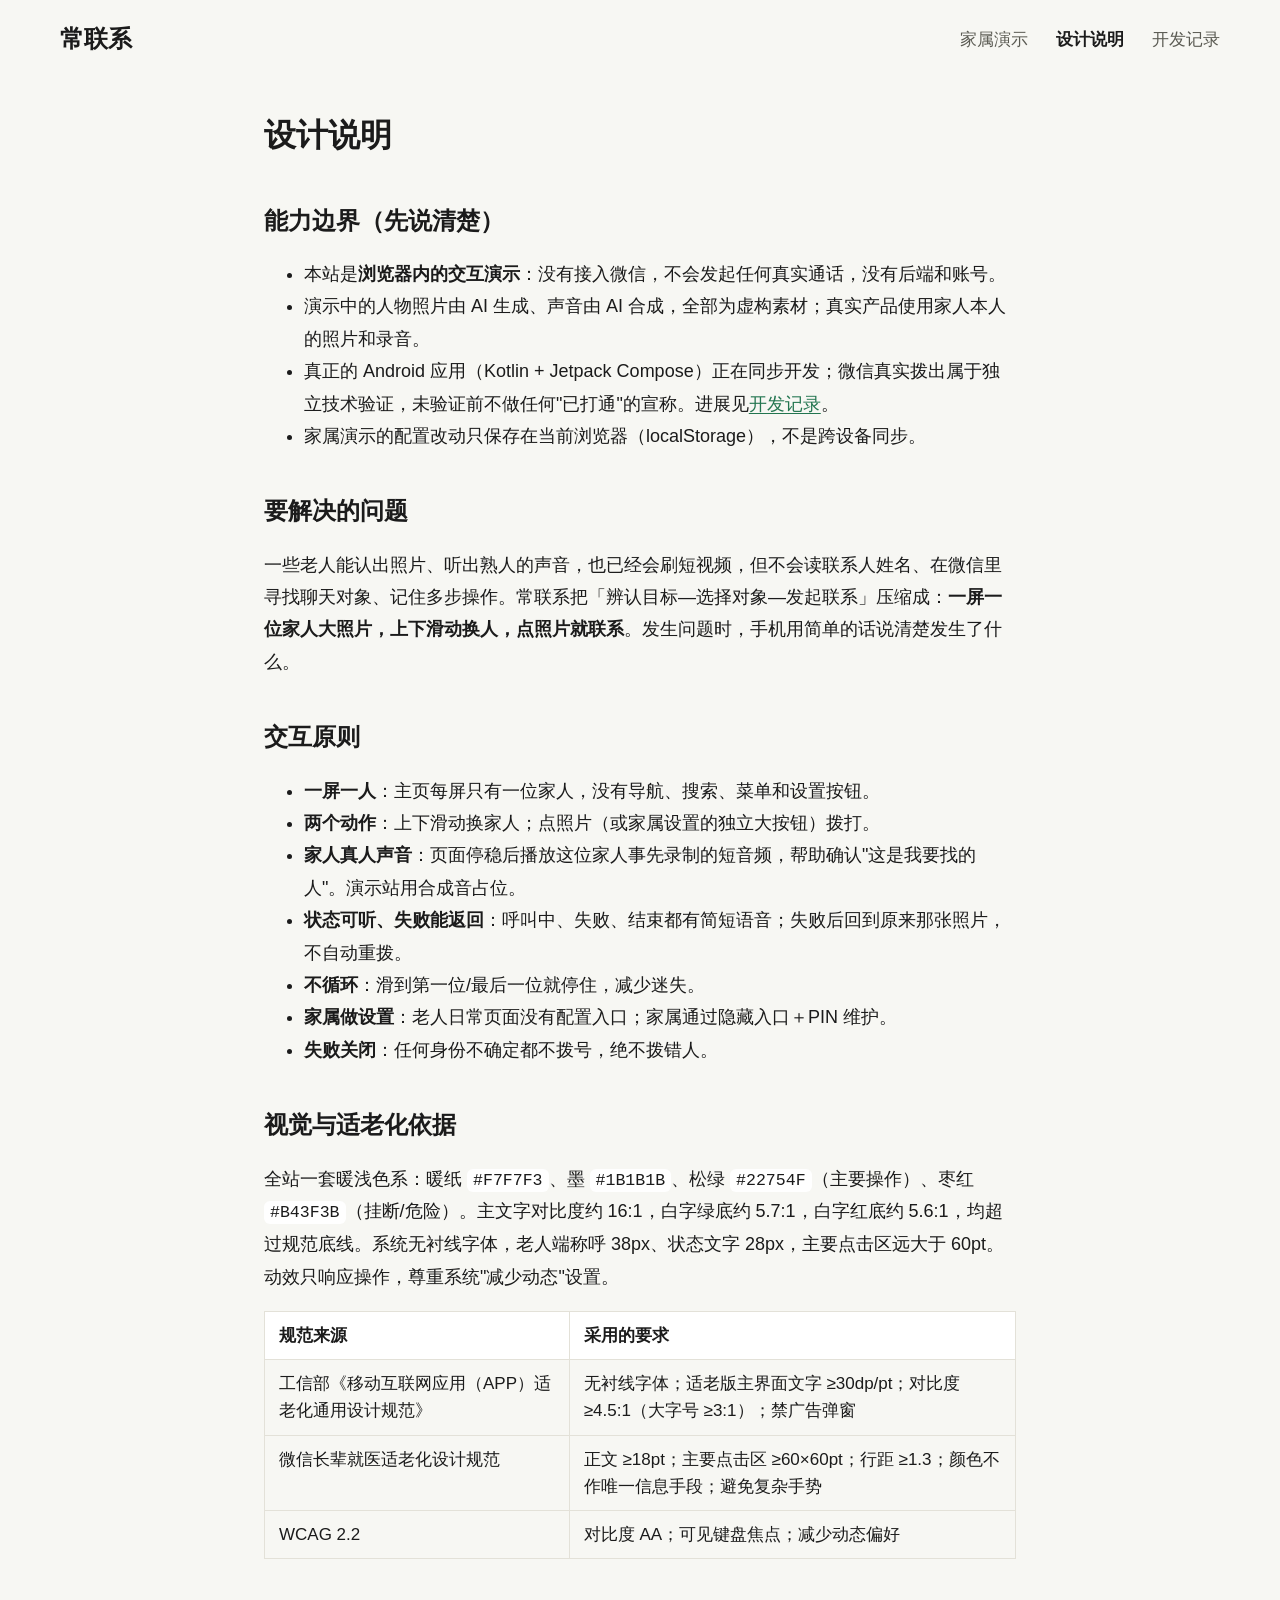
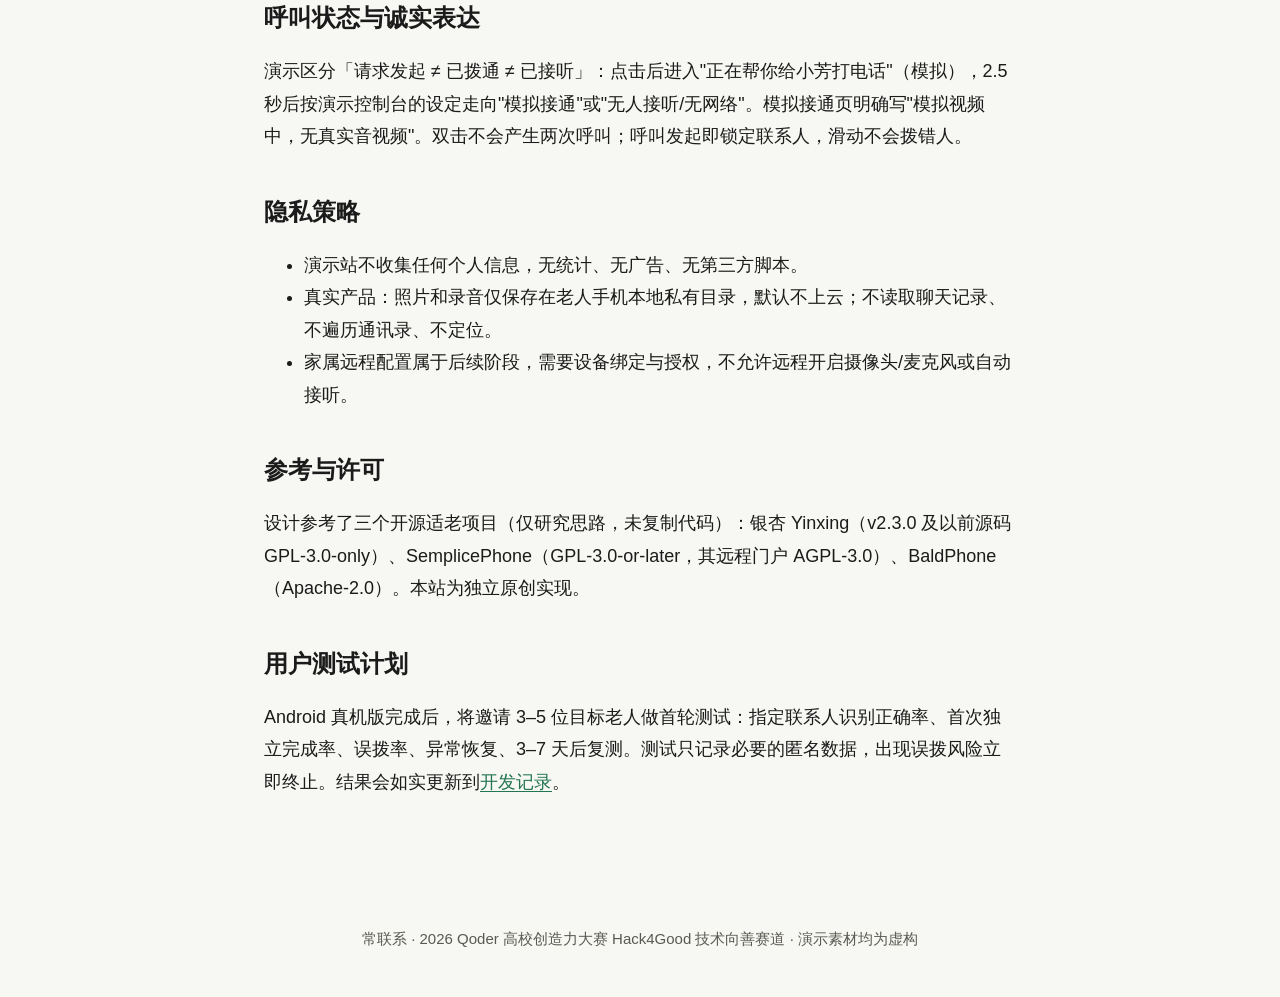
==== changlianxi-site/web/design.html @ 5428c4f7 "Initial public snapshot: 常联系 (changlianxi) elder-connect app Work-in-progress public-welfare app hel" ====
<!DOCTYPE html>
<html lang="zh-CN">
<head>
<meta charset="UTF-8">
<meta name="viewport" content="width=device-width, initial-scale=1.0">
<title>设计说明 — 常联系</title>
<meta name="description" content="常联系的交互原则、适老化规范依据、能力边界与隐私策略。">
<link rel="icon" type="image/svg+xml" href="favicon.svg">
<link rel="stylesheet" href="assets/css/site.css">
</head>
<body>
<header class="topbar">
  <a class="brand" href="index.html">常联系</a>
  <nav class="topnav" aria-label="站点导航">
    <a href="family.html">家属演示</a>
    <a href="design.html" aria-current="page">设计说明</a>
    <a href="devlog.html">开发记录</a>
  </nav>
</header>

<main class="article">
  <h1>设计说明</h1>

  <h2>能力边界（先说清楚）</h2>
  <ul>
    <li>本站是<strong>浏览器内的交互演示</strong>：没有接入微信，不会发起任何真实通话，没有后端和账号。</li>
    <li>演示中的人物照片由 AI 生成、声音由 AI 合成，全部为虚构素材；真实产品使用家人本人的照片和录音。</li>
    <li>真正的 Android 应用（Kotlin + Jetpack Compose）正在同步开发；微信真实拨出属于独立技术验证，未验证前不做任何"已打通"的宣称。进展见<a href="devlog.html">开发记录</a>。</li>
    <li>家属演示的配置改动只保存在当前浏览器（localStorage），不是跨设备同步。</li>
  </ul>

  <h2>要解决的问题</h2>
  <p>一些老人能认出照片、听出熟人的声音，也已经会刷短视频，但不会读联系人姓名、在微信里寻找聊天对象、记住多步操作。常联系把「辨认目标—选择对象—发起联系」压缩成：<strong>一屏一位家人大照片，上下滑动换人，点照片就联系</strong>。发生问题时，手机用简单的话说清楚发生了什么。</p>

  <h2>交互原则</h2>
  <ul>
    <li><strong>一屏一人</strong>：主页每屏只有一位家人，没有导航、搜索、菜单和设置按钮。</li>
    <li><strong>两个动作</strong>：上下滑动换家人；点照片（或家属设置的独立大按钮）拨打。</li>
    <li><strong>家人真人声音</strong>：页面停稳后播放这位家人事先录制的短音频，帮助确认"这是我要找的人"。演示站用合成音占位。</li>
    <li><strong>状态可听、失败能返回</strong>：呼叫中、失败、结束都有简短语音；失败后回到原来那张照片，不自动重拨。</li>
    <li><strong>不循环</strong>：滑到第一位/最后一位就停住，减少迷失。</li>
    <li><strong>家属做设置</strong>：老人日常页面没有配置入口；家属通过隐藏入口＋PIN 维护。</li>
    <li><strong>失败关闭</strong>：任何身份不确定都不拨号，绝不拨错人。</li>
  </ul>

  <h2>视觉与适老化依据</h2>
  <p>全站一套暖浅色系：暖纸 <code>#F7F7F3</code>、墨 <code>#1B1B1B</code>、松绿 <code>#22754F</code>（主要操作）、枣红 <code>#B43F3B</code>（挂断/危险）。主文字对比度约 16:1，白字绿底约 5.7:1，白字红底约 5.6:1，均超过规范底线。系统无衬线字体，老人端称呼 38px、状态文字 28px，主要点击区远大于 60pt。动效只响应操作，尊重系统"减少动态"设置。</p>
  <table>
    <tr><th>规范来源</th><th>采用的要求</th></tr>
    <tr><td>工信部《移动互联网应用（APP）适老化通用设计规范》</td><td>无衬线字体；适老版主界面文字 ≥30dp/pt；对比度 ≥4.5:1（大字号 ≥3:1）；禁广告弹窗</td></tr>
    <tr><td>微信长辈就医适老化设计规范</td><td>正文 ≥18pt；主要点击区 ≥60×60pt；行距 ≥1.3；颜色不作唯一信息手段；避免复杂手势</td></tr>
    <tr><td>WCAG 2.2</td><td>对比度 AA；可见键盘焦点；减少动态偏好</td></tr>
  </table>

  <h2>呼叫状态与诚实表达</h2>
  <p>演示区分「请求发起 ≠ 已拨通 ≠ 已接听」：点击后进入"正在帮你给小芳打电话"（模拟），2.5 秒后按演示控制台的设定走向"模拟接通"或"无人接听/无网络"。模拟接通页明确写"模拟视频中，无真实音视频"。双击不会产生两次呼叫；呼叫发起即锁定联系人，滑动不会拨错人。</p>

  <h2>隐私策略</h2>
  <ul>
    <li>演示站不收集任何个人信息，无统计、无广告、无第三方脚本。</li>
    <li>真实产品：照片和录音仅保存在老人手机本地私有目录，默认不上云；不读取聊天记录、不遍历通讯录、不定位。</li>
    <li>家属远程配置属于后续阶段，需要设备绑定与授权，不允许远程开启摄像头/麦克风或自动接听。</li>
  </ul>

  <h2>参考与许可</h2>
  <p>设计参考了三个开源适老项目（仅研究思路，未复制代码）：银杏 Yinxing（v2.3.0 及以前源码 GPL-3.0-only）、SemplicePhone（GPL-3.0-or-later，其远程门户 AGPL-3.0）、BaldPhone（Apache-2.0）。本站为独立原创实现。</p>

  <h2>用户测试计划</h2>
  <p>Android 真机版完成后，将邀请 3–5 位目标老人做首轮测试：指定联系人识别正确率、首次独立完成率、误拨率、异常恢复、3–7 天后复测。测试只记录必要的匿名数据，出现误拨风险立即终止。结果会如实更新到<a href="devlog.html">开发记录</a>。</p>
</main>

<footer class="footer"><p>常联系 · 2026 Qoder 高校创造力大赛 Hack4Good 技术向善赛道 · 演示素材均为虚构</p></footer>
</body>
</html>
---- changlianxi-site/web/assets/css/site.css ----
/* 常联系 Sites 演示 · Token 与全站样式（设计文档 v0.1 第 4 节） */
:root {
  --site-bg: #F7F7F3;
  --site-fg: #1B1B1B;
  --site-accent: #22754F;
  --site-on-accent: #FFFFFF;
  --site-surface: #FFFFFF;
  --site-muted: #5A5A52;
  --site-border: #E3E1D8;
  --site-font: "PingFang SC", "Microsoft YaHei", "Noto Sans CJK SC", "Source Han Sans SC", sans-serif;
  --site-radius: 12px;
  --site-space: 1;
  --site-type: 1;
  --site-motion: 1;
  --danger: #B43F3B;
  --dur: calc(180ms * var(--site-motion, 1));
}

* { box-sizing: border-box; }
html { -webkit-text-size-adjust: 100%; }
body {
  margin: 0;
  background: var(--site-bg);
  color: var(--site-fg);
  font-family: var(--site-font);
  font-size: 18px;
  line-height: 1.6;
}
img { display: block; max-width: 100%; }
a { color: var(--site-accent); text-decoration-thickness: 1px; text-underline-offset: 3px; }
button { font-family: inherit; cursor: pointer; }
:focus-visible { outline: 2px solid var(--site-accent); outline-offset: 3px; }

.topbar {
  display: flex; align-items: center; justify-content: space-between;
  padding: calc(20px * var(--site-space)) calc(40px * var(--site-space));
  max-width: 1240px; margin: 0 auto;
}
.brand { font-size: 24px; font-weight: 700; color: var(--site-fg); text-decoration: none; }
.topnav { display: flex; gap: 28px; }
.topnav a { color: var(--site-muted); text-decoration: none; font-size: 17px; }
.topnav a:hover { color: var(--site-fg); }
.topnav a[aria-current="page"] { color: var(--site-fg); font-weight: 600; }

/* 首屏：左文案右演示 */
.hero {
  display: grid; grid-template-columns: minmax(320px, 1fr) auto;
  gap: calc(48px * var(--site-space));
  max-width: 1240px; margin: 0 auto;
  padding: calc(24px * var(--site-space)) calc(40px * var(--site-space)) calc(64px * var(--site-space));
  align-items: center;
}
.display {
  font-size: calc(52px * var(--site-type));
  line-height: 1.22; font-weight: 700;
  margin: 0 0 26px; letter-spacing: 0.01em;
}
.lede { font-size: 20px; line-height: 1.7; margin: 0 0 16px; }
.demo-note { color: var(--site-muted); font-size: 16px; margin: 0 0 32px; }
.howto { margin: 0 0 24px; }
.howto p { font-weight: 600; margin: 0 0 8px; }
.howto ol { margin: 0; padding-left: 1.4em; line-height: 1.9; }
.audio-status { color: var(--site-muted); font-size: 16px; min-height: 1.5em; }

.btn {
  display: inline-flex; align-items: center; justify-content: center;
  min-height: 52px; padding: 12px 28px;
  font-size: 20px; font-weight: 600;
  border-radius: var(--site-radius); border: 2px solid transparent;
  transition: background var(--dur), color var(--dur);
}
.btn-primary { background: var(--site-accent); color: var(--site-on-accent); }
.btn-primary:hover { background: #1B5E3F; }
.btn-outline { background: transparent; color: var(--site-fg); border-color: var(--site-border); }
.btn-outline:hover { border-color: var(--site-fg); }
.btn-danger { background: var(--danger); color: #fff; }
.btn-small { min-height: 44px; padding: 8px 16px; font-size: 17px; font-weight: 500; }

/* 手机模拟器 */
.hero-demo { display: flex; flex-direction: column; gap: 20px; align-items: center; }
.phone-root { display: flex; justify-content: center; }
.phone {
  height: min(844px, calc(100vh - 170px)); aspect-ratio: 390 / 844; width: auto; max-width: 92vw;
  border: 1px solid var(--site-border); border-radius: 40px;
  background: var(--site-surface);
  box-shadow:
    0 2px 6px rgba(27, 27, 27, 0.06),
    0 14px 34px rgba(27, 27, 27, 0.10),
    0 36px 80px rgba(27, 27, 27, 0.14);
  overflow: hidden; position: relative;
}
.phone-wrap { position: relative; }
.swipe-hint {
  position: absolute; left: -84px; top: 50%; transform: translateY(-50%);
  display: flex; flex-direction: column; align-items: center; gap: 10px;
  width: 64px; color: var(--site-muted); pointer-events: none;
}
.hint-chev { display: block; }
.hint-up { animation: hint-up 2.4s ease-in-out infinite; }
.hint-down { animation: hint-down 2.4s ease-in-out infinite; }
.hint-rail {
  position: relative; width: 2px; height: 44px;
  background: rgba(27, 27, 27, 0.14); border-radius: 2px;
}
.hint-rail i {
  position: absolute; left: -2px; top: 0; width: 6px; height: 6px;
  border-radius: 50%; background: var(--site-accent);
  animation: hint-dot 2.4s ease-in-out infinite;
}
.swipe-hint span { font-size: 14px; font-weight: 500; letter-spacing: 2px; white-space: nowrap; }
@keyframes hint-dot { 0%, 100% { top: 0; } 50% { top: calc(100% - 6px); } }
@keyframes hint-up { 0%, 100% { opacity: 1; transform: translateY(-2px); } 50% { opacity: 0.35; transform: none; } }
@keyframes hint-down { 0%, 100% { opacity: 0.35; transform: none; } 50% { opacity: 1; transform: translateY(2px); } }
.phone-screen { position: absolute; inset: 0; display: flex; flex-direction: column; background: var(--site-bg); }
.phone-statusbar {
  position: relative; z-index: 10; background: var(--site-bg);
  display: flex; align-items: center; justify-content: space-between;
  padding: 14px 20px 10px; font-size: 15px; color: var(--site-muted);
  flex: 0 0 auto;
}
.demo-badge {
  background: var(--site-fg); color: var(--site-bg);
  font-size: 14px; padding: 2px 10px; border-radius: 6px; font-weight: 500;
}
.pager-viewport { position: relative; flex: 1 1 auto; overflow: hidden; touch-action: none; overscroll-behavior: contain; user-select: none; -webkit-user-select: none; cursor: grab; outline-offset: -3px; }
.pager-viewport:active { cursor: grabbing; }
.pager-track { height: 100%; will-change: transform; transition: transform calc(340ms * var(--site-motion, 1)) cubic-bezier(0.22, 1, 0.36, 1); }
.pager-track.dragging { transition: none; }
.page { position: relative; height: 100%; overflow: hidden; }
.page img { width: 100%; height: 100%; object-fit: cover; user-select: none; -webkit-user-drag: none; pointer-events: none; }
.page-caption {
  position: absolute; left: 0; right: 0; bottom: 0;
  padding: 18px 24px 26px;
  background: rgba(247, 247, 243, 0.94);
  text-align: center;
}
.page-name { font-size: 38px; font-weight: 600; line-height: 1.2; }
.page-hint { display: flex; align-items: center; justify-content: center; gap: 8px; margin-top: 8px; color: var(--site-muted); font-size: 19px; }
.page-hint svg { width: 22px; height: 22px; }
.page.tappable { cursor: pointer; }

.big-call {
  flex: 0 0 auto; margin: 16px; min-height: 96px;
  font-size: 30px; font-weight: 700;
  background: var(--site-accent); color: var(--site-on-accent);
  border: none; border-radius: var(--site-radius);
}
.audio-hint {
  position: absolute; left: 16px; right: 16px; bottom: 16px;
  background: var(--site-fg); color: var(--site-bg);
  font-size: 19px; text-align: center;
  padding: 14px; border-radius: var(--site-radius); border: none;
}

/* 呼叫 / 来电 / 异常覆盖层 */
.overlay { position: absolute; inset: 0; display: flex; flex-direction: column; background: var(--site-bg); z-index: 5; }
.overlay-photo { position: relative; flex: 1 1 auto; overflow: hidden; }
.overlay-photo img { width: 100%; height: 100%; object-fit: cover; }
.overlay-status {
  padding: 26px 24px; text-align: center;
  background: rgba(247, 247, 243, 0.96);
}
.overlay-title { font-size: 28px; font-weight: 600; line-height: 1.35; }
.overlay-sub { color: var(--site-muted); font-size: 18px; margin-top: 8px; }
.overlay-actions { display: flex; gap: 16px; padding: 0 24px 28px; background: rgba(247,247,243,0.96); }
.overlay-actions .btn { flex: 1; }
.overlay-hangup {
  flex: 0 0 auto; min-height: 104px; border: none;
  background: var(--danger); color: #fff; font-size: 30px; font-weight: 700;
}
.incoming-answer-hint { color: var(--site-accent); font-weight: 600; }
.overlay-demo { padding: 0 24px 14px; background: rgba(247,247,243,0.96); }
.overlay-demo-label { font-size: 14px; color: var(--site-muted); text-align: center; margin-bottom: 8px; }
.overlay-demo-row { display: flex; gap: 12px; margin-bottom: 12px; }
.overlay-demo-row .btn { flex: 1; }
.overlay-demo-wide { width: 100%; }

/* 演示控制台 */
.console {
  width: 390px; max-width: 92vw;
  border: 1px dashed var(--site-border); border-radius: var(--site-radius);
  padding: 16px 20px; font-size: 16px; color: var(--site-muted);
}
.console-title { margin: 0 0 12px; font-weight: 600; color: var(--site-fg); }
.console-title small { font-weight: 400; margin-left: 6px; }
.console-note { margin: 0 0 12px; font-size: 14px; line-height: 1.5; color: var(--site-muted); }
.console-group { display: flex; flex-wrap: wrap; gap: 10px 18px; margin: 0 0 12px; border: none; padding: 0; align-items: center; }
.console-group:last-child { margin-bottom: 0; }
.console-group legend { font-weight: 600; color: var(--site-fg); padding: 0 0 6px; }
.console-group label { display: inline-flex; align-items: center; gap: 6px; min-height: 36px; }
.console-group input[type="radio"] { width: 18px; height: 18px; accent-color: var(--site-accent); }

/* 内容区 */
.section { max-width: 1240px; margin: 0 auto; padding: calc(40px * var(--site-space)) calc(40px * var(--site-space)); }
.section h2 { font-size: calc(30px * var(--site-type)); font-weight: 700; margin: 0 0 24px; }
.why-grid { display: grid; grid-template-columns: repeat(3, 1fr); gap: 32px; }
.why-line { font-size: 24px; font-weight: 600; line-height: 1.6; margin: 0; }
.section-note { color: var(--site-muted); max-width: 46em; }
.plain-list { padding-left: 1.3em; max-width: 46em; }
.plain-list li { margin-bottom: 12px; }
.footer { padding: 32px 40px; text-align: center; color: var(--site-muted); font-size: 15px; }

/* 内容页 */
.article { max-width: 800px; margin: 0 auto; padding: calc(32px * var(--site-space)) 24px calc(64px * var(--site-space)); }
.article h1 { font-size: calc(32px * var(--site-type)); margin: 0 0 24px; }
.article h2 { font-size: 24px; margin: 40px 0 16px; }
.article p, .article li { line-height: 1.8; }
.article table { border-collapse: collapse; width: 100%; font-size: 17px; }
.article th, .article td { border: 1px solid var(--site-border); padding: 10px 14px; text-align: left; vertical-align: top; }
.article th { background: var(--site-surface); }
.article code { background: var(--site-surface); padding: 2px 6px; border-radius: 6px; font-size: 0.92em; }
.log-entry { border-left: 3px solid var(--site-border); padding: 4px 0 4px 20px; margin-bottom: 28px; }
.log-date { color: var(--site-muted); font-size: 16px; }
.log-entry h3 { margin: 4px 0 8px; font-size: 21px; }
.log-entry p { margin: 6px 0; }
.tag { display: inline-block; font-size: 14px; padding: 1px 10px; border-radius: 6px; background: var(--site-surface); border: 1px solid var(--site-border); color: var(--site-muted); }

/* 家属演示页 */
.family-layout { display: grid; grid-template-columns: minmax(360px, 1fr) auto; gap: calc(40px * var(--site-space)); max-width: 1240px; margin: 0 auto; padding: calc(24px * var(--site-space)) calc(40px * var(--site-space)) calc(64px * var(--site-space)); align-items: start; }
.family-panel h1 { font-size: calc(30px * var(--site-type)); margin: 0 0 8px; }
.family-panel .lede-small { color: var(--site-muted); margin: 0 0 24px; font-size: 17px; }
.contact-card { background: var(--site-surface); border: 1px solid var(--site-border); border-radius: var(--site-radius); padding: 20px; margin-bottom: 20px; }
.contact-head { display: flex; gap: 16px; align-items: center; }
.contact-thumb { width: 72px; height: 96px; object-fit: cover; border-radius: 8px; }
.contact-name-input { font-size: 22px; font-weight: 600; padding: 8px 12px; border: 1px solid var(--site-border); border-radius: 8px; flex: 1 1 auto; min-width: 0; width: 100%; font-family: inherit; background: var(--site-bg); color: var(--site-fg); }
.contact-controls { display: flex; flex-wrap: wrap; gap: 10px; margin-top: 16px; align-items: center; }
.contact-controls label { display: inline-flex; align-items: center; gap: 6px; font-size: 17px; min-height: 44px; }
.contact-controls input[type="radio"] { width: 20px; height: 20px; accent-color: var(--site-accent); }
.photo-picker { display: flex; gap: 10px; margin-top: 12px; }
.photo-option { border: 2px solid transparent; border-radius: 8px; padding: 0; background: none; width: 56px; height: 74px; overflow: hidden; }
.photo-option img { width: 100%; height: 100%; object-fit: cover; }
.photo-option[aria-pressed="true"] { border-color: var(--site-accent); }
.family-actions { display: flex; gap: 16px; margin: 24px 0 16px; }
.family-note { color: var(--site-muted); font-size: 16px; max-width: 40em; }
.preview-title { text-align: center; color: var(--site-muted); font-size: 16px; margin-bottom: 12px; }

/* 家属页：删除按钮、换人禁用态、添加家人 */
.contact-delete { flex: 0 0 auto; }
.photo-option:disabled { opacity: 0.32; cursor: not-allowed; filter: grayscale(0.6); }
.add-title { font-size: 22px; font-weight: 700; margin: 28px 0 6px; }
.add-hint { color: var(--site-muted); font-size: 16px; margin: 0 0 16px; max-width: 40em; }
.add-grid { display: grid; grid-template-columns: repeat(auto-fill, minmax(132px, 1fr)); gap: 16px; }
.add-card { display: flex; flex-direction: column; gap: 10px; background: var(--site-surface); border: 1px solid var(--site-border); border-radius: var(--site-radius); padding: 12px; }
.add-card img { width: 100%; aspect-ratio: 2 / 3; object-fit: cover; border-radius: 8px; }
.add-meta { display: flex; flex-direction: column; gap: 2px; }
.add-meta strong { font-size: 19px; font-weight: 600; }
.add-meta span { font-size: 14px; color: var(--site-muted); }
.add-card .btn { width: 100%; }
.add-empty { color: var(--site-muted); font-size: 16px; max-width: 40em; }

@media (max-width: 1023px) {
  .hero, .family-layout { grid-template-columns: 1fr; padding-left: 20px; padding-right: 20px; }
  .hero-copy { max-width: 40em; }
  .howto { display: none; }
  .demo-note { margin-bottom: 20px; }
  .display { font-size: calc(34px * var(--site-type)); margin-bottom: 16px; }
  .why-grid { grid-template-columns: 1fr; gap: 20px; }
  .why-line { font-size: 22px; }
  .hero-demo { align-items: stretch; }
  .swipe-hint {
    position: static; transform: none; flex-direction: row; justify-content: center;
    width: auto; gap: 12px; margin: 0 auto 14px;
  }
  .hint-rail { display: none; }
  .swipe-hint span { font-size: 15px; }
  .phone-root { order: -1; }
  .phone { width: min(100%, 420px); max-width: 420px; height: auto; margin: 0 auto; }
  .console { width: 100%; max-width: 420px; margin: 0 auto; }
  .topbar { padding: 16px 20px; }
  .topnav { gap: 18px; }
  .section { padding-left: 20px; padding-right: 20px; }
}

@media (prefers-reduced-motion: reduce) {
  .pager-track, .btn { transition: none; }
  .hint-up, .hint-down, .hint-rail i { animation: none; }
}
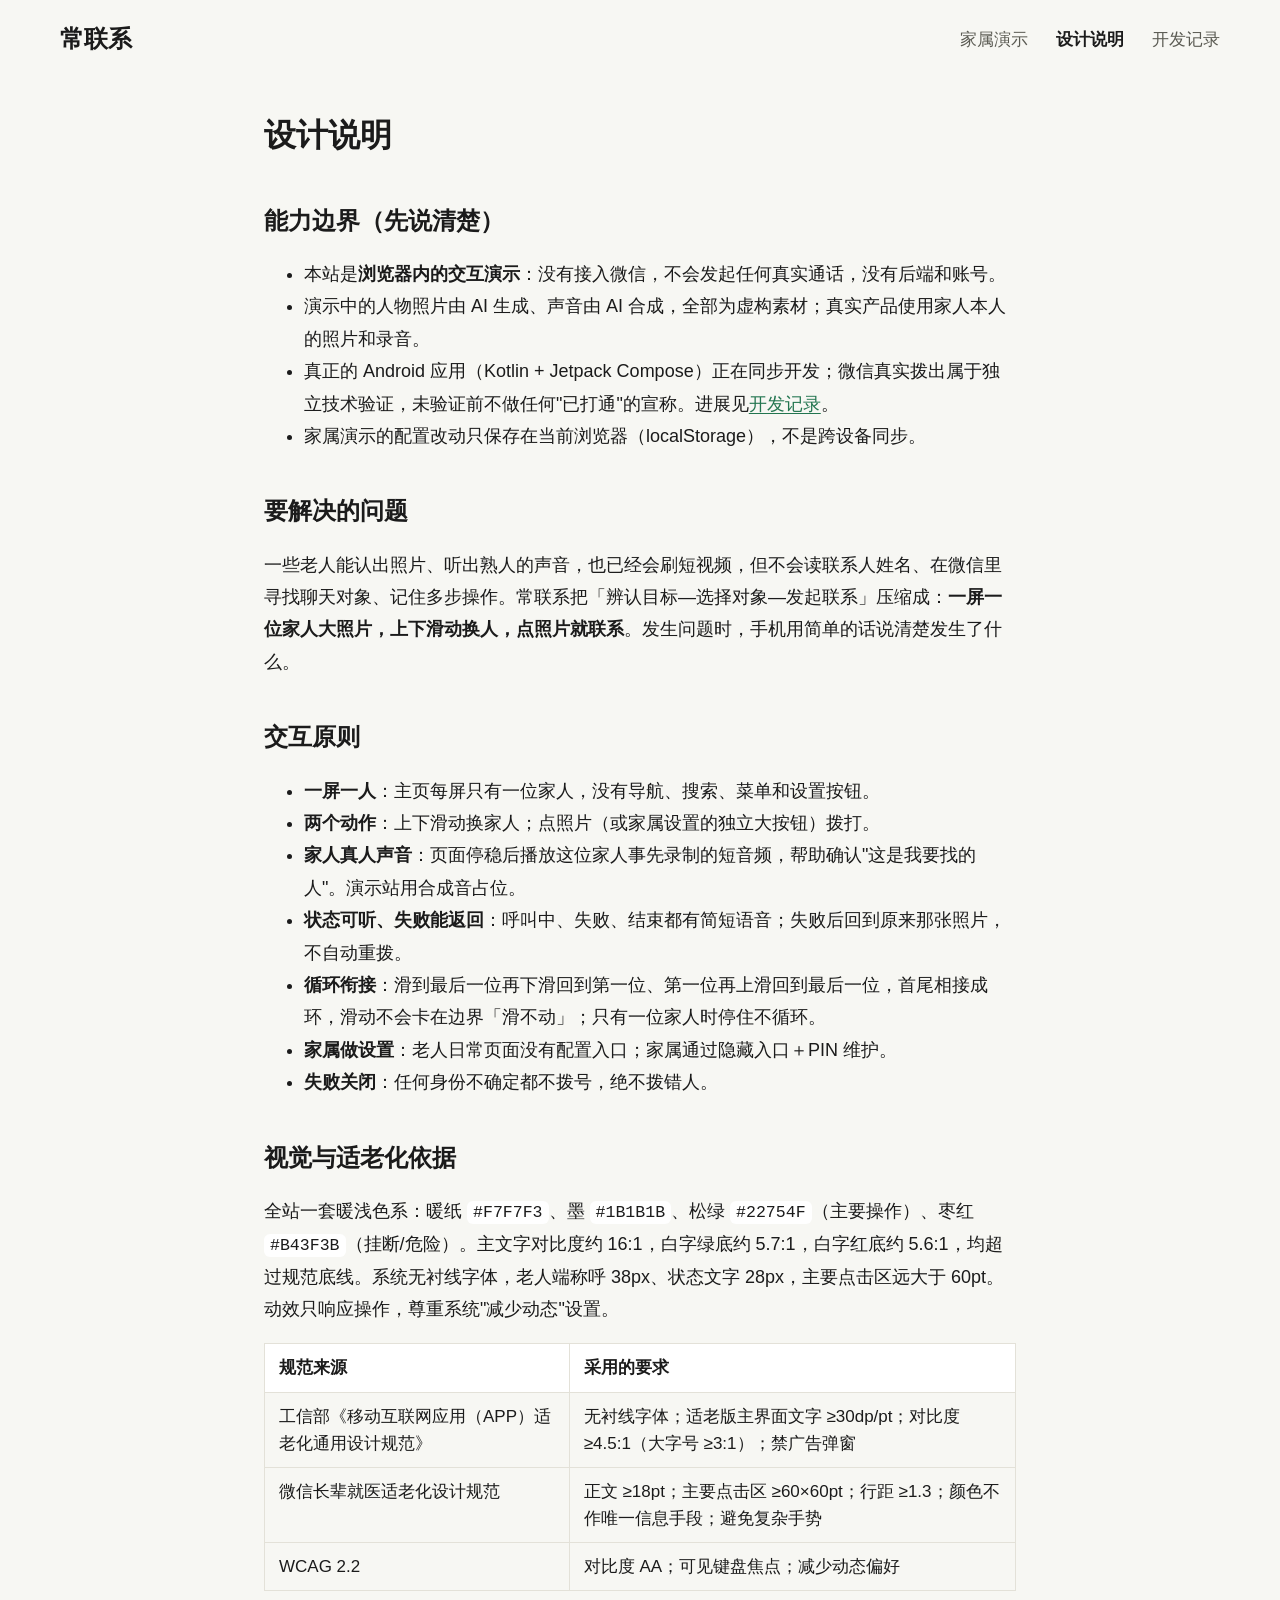
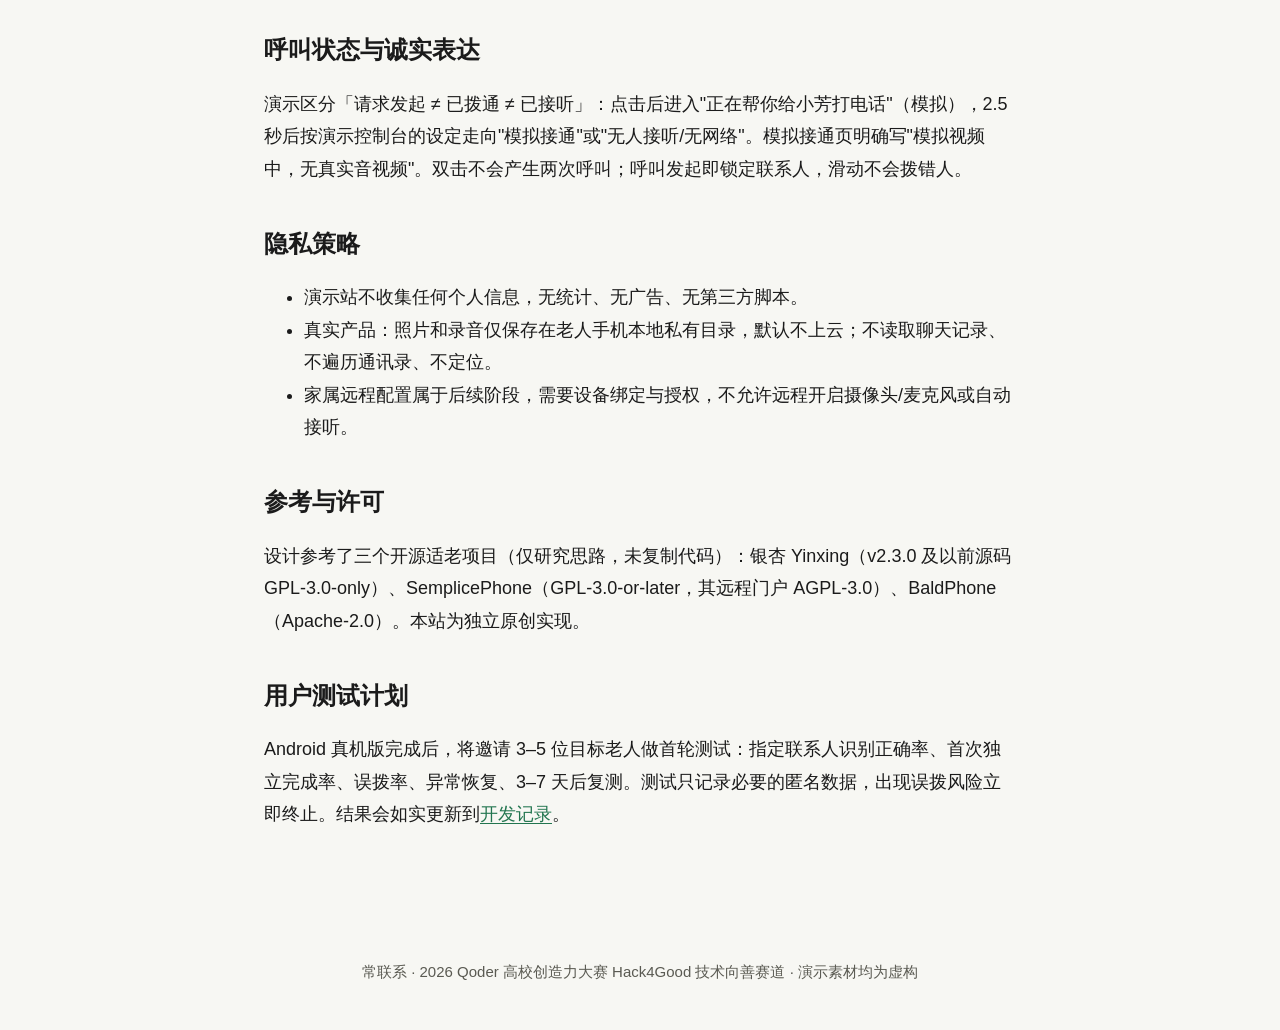
==== commit 2607dc75: "Web demo: loop pager like the app; devlog records dialing evolution + progress - phone.js: edge-clon" ====
--- a/changlianxi-site/web/design.html
+++ b/changlianxi-site/web/design.html
@@ -38,7 +38,7 @@
     <li><strong>两个动作</strong>：上下滑动换家人；点照片（或家属设置的独立大按钮）拨打。</li>
     <li><strong>家人真人声音</strong>：页面停稳后播放这位家人事先录制的短音频，帮助确认"这是我要找的人"。演示站用合成音占位。</li>
     <li><strong>状态可听、失败能返回</strong>：呼叫中、失败、结束都有简短语音；失败后回到原来那张照片，不自动重拨。</li>
-    <li><strong>不循环</strong>：滑到第一位/最后一位就停住，减少迷失。</li>
+    <li><strong>循环衔接</strong>：滑到最后一位再下滑回到第一位、第一位再上滑回到最后一位，首尾相接成环，滑动不会卡在边界「滑不动」；只有一位家人时停住不循环。</li>
     <li><strong>家属做设置</strong>：老人日常页面没有配置入口；家属通过隐藏入口＋PIN 维护。</li>
     <li><strong>失败关闭</strong>：任何身份不确定都不拨号，绝不拨错人。</li>
   </ul>
